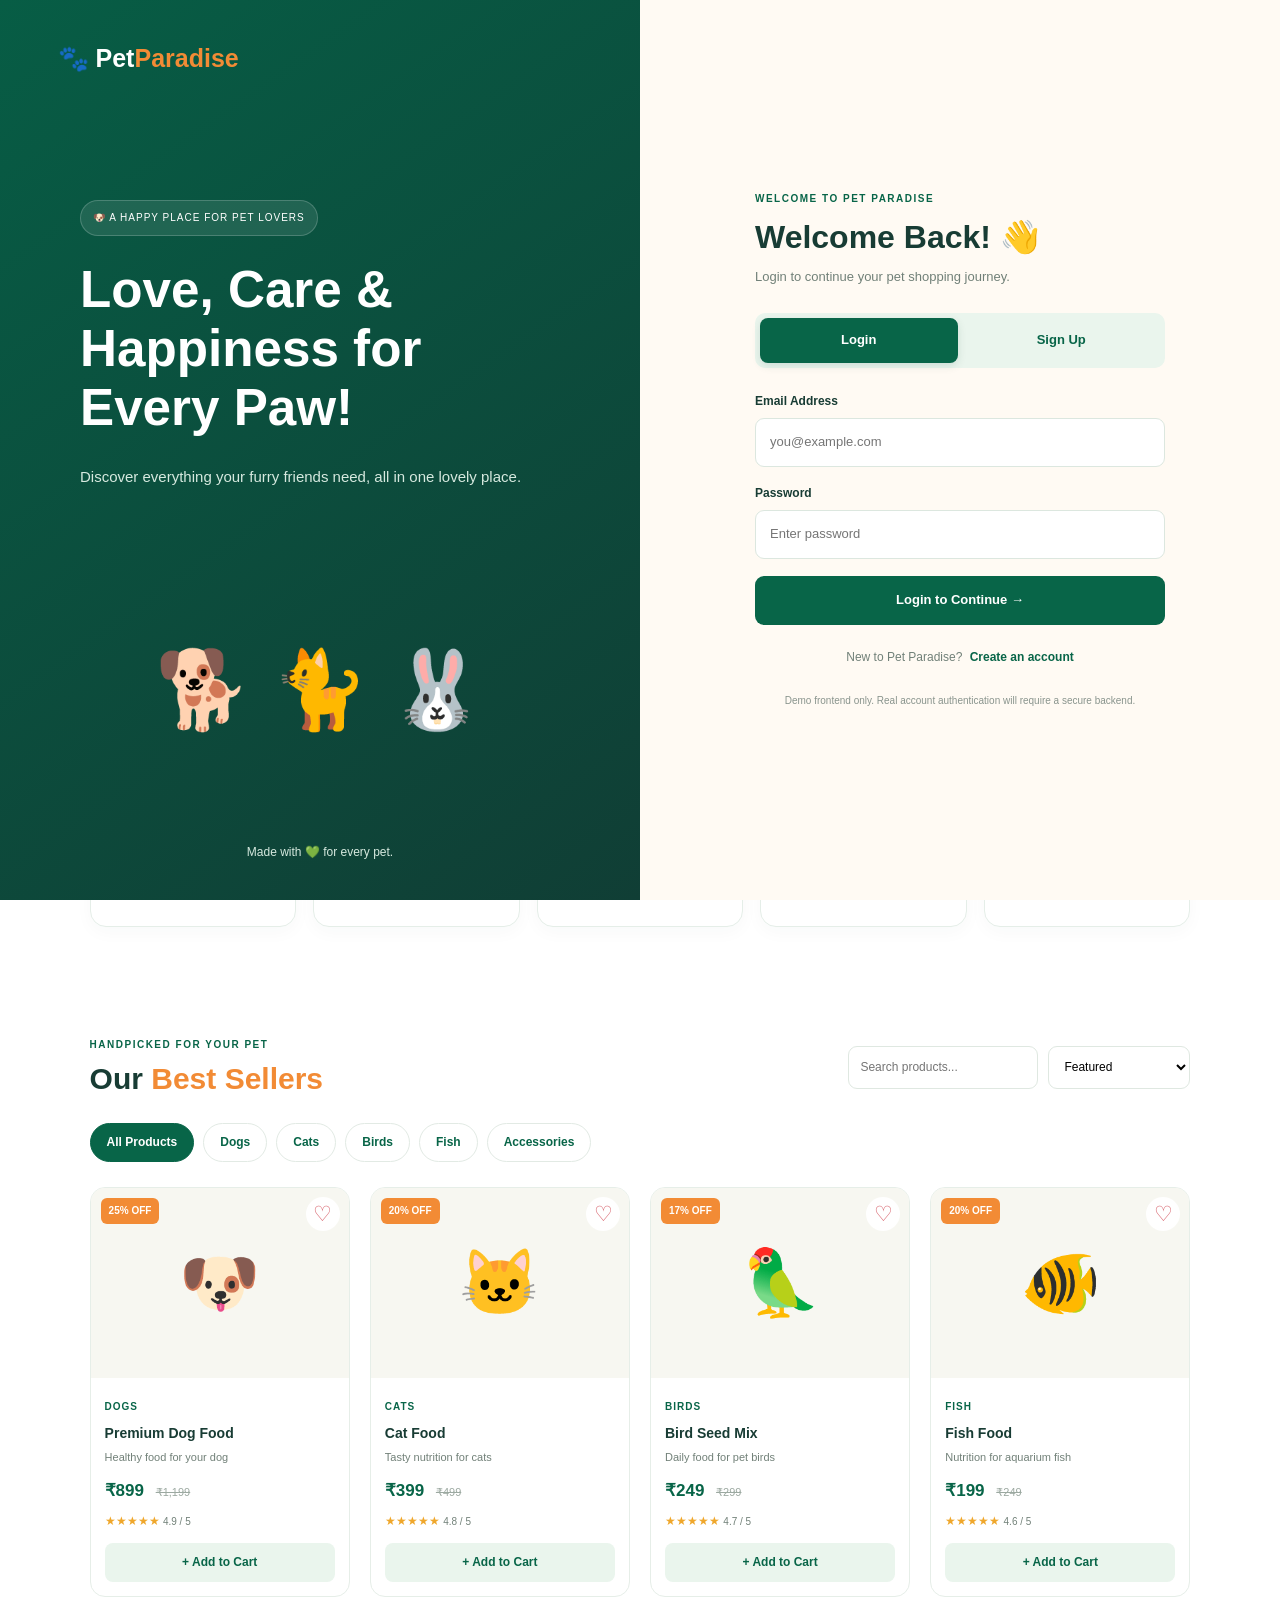
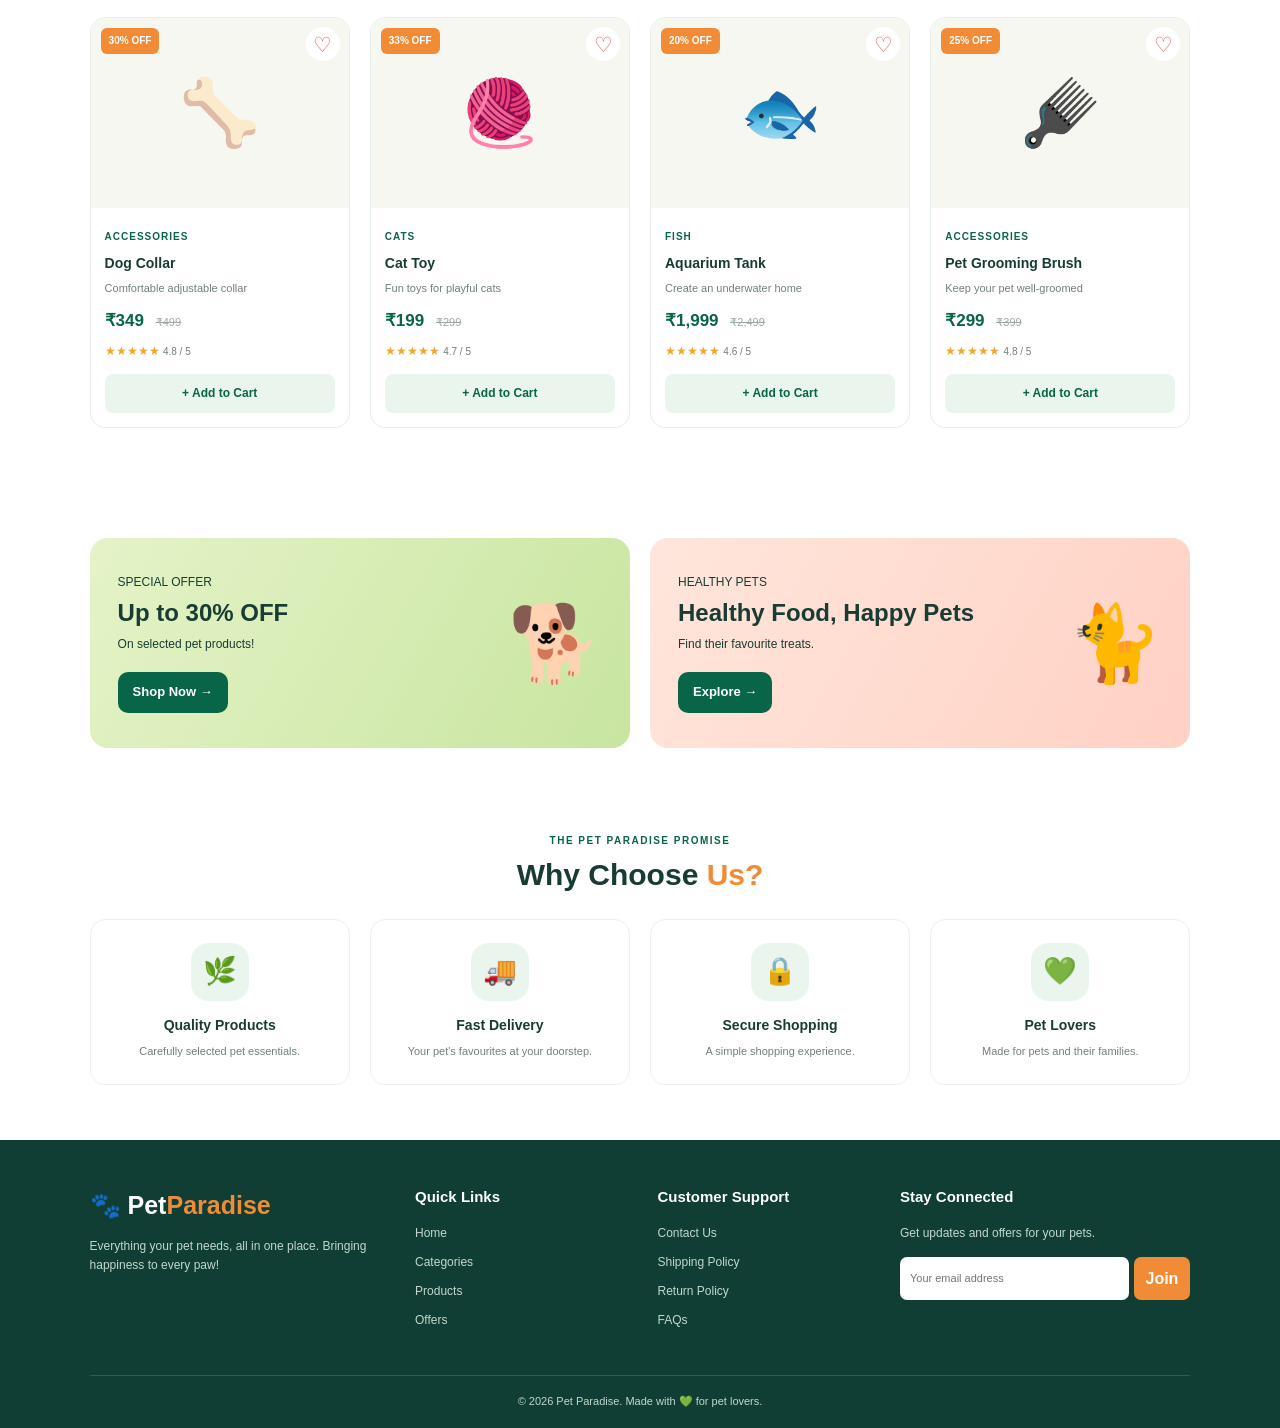
==== index.html @ 96a12bc8 "initial website" ====
<!DOCTYPE html>
<html lang="en">
<head>
    <meta charset="UTF-8">
    <meta name="viewport" content="width=device-width, initial-scale=1.0">

    <title>Pet Paradise | Pet Shop</title>

    <link rel="stylesheet" href="style.css">
    <script src="script.js" defer></script>
</head>

<body>

<!-- LOGIN / SIGNUP SCREEN -->
<section id="authScreen" class="auth-screen">

    <div class="auth-visual">
        <a href="#" class="auth-brand">🐾 Pet<span>Paradise</span></a>

        <div class="auth-welcome">
            <span class="auth-pill">🐶 A HAPPY PLACE FOR PET LOVERS</span>
            <h1>Love, Care & Happiness for Every Paw!</h1>
            <p>
                Discover everything your furry friends need,
                all in one lovely place.
            </p>
        </div>

        <div class="auth-pet">🐕 🐈 🐰</div>
        <p class="auth-visual-footer">Made with 💚 for every pet.</p>
    </div>

    <div class="auth-form-side">
        <div class="auth-form-box">

            <div class="auth-mobile-brand">
                🐾 Pet<span>Paradise</span>
            </div>

            <p class="auth-eyebrow">WELCOME TO PET PARADISE</p>
            <h2 id="authTitle">Welcome Back! 👋</h2>
            <p id="authSubtitle" class="auth-subtitle">
                Login to continue your pet shopping journey.
            </p>

            <div class="auth-tabs">
                <button type="button" id="loginTab"
                    class="auth-tab active">Login</button>
                <button type="button" id="signupTab"
                    class="auth-tab">Sign Up</button>
            </div>

            <form id="authForm">

                <div id="nameField" class="auth-field" hidden>
                    <label for="authName">Full Name</label>
                    <input id="authName" type="text"
                        placeholder="Enter your full name"
                        autocomplete="name">
                </div>

                <div class="auth-field">
                    <label for="authEmail">Email Address</label>
                    <input id="authEmail" type="email"
                        placeholder="you@example.com"
                        autocomplete="email" required>
                </div>

                <div class="auth-field">
                    <label for="authPassword">Password</label>
                    <input id="authPassword" type="password"
                        placeholder="Enter password"
                        minlength="6" autocomplete="current-password"
                        required>
                </div>

                <div id="confirmField" class="auth-field" hidden>
                    <label for="authConfirm">Confirm Password</label>
                    <input id="authConfirm" type="password"
                        placeholder="Enter password again"
                        minlength="6" autocomplete="new-password">
                </div>

                <p id="authError" class="auth-error"
                    role="alert" aria-live="polite"></p>

                <button type="submit" id="authSubmit" class="auth-submit">
                    Login to Continue →
                </button>

            </form>

            <p class="auth-switch-text">
                <span id="authSwitchPrompt">New to Pet Paradise?</span>
                <button type="button" id="authSwitchButton">
                    Create an account
                </button>
            </p>

            <p class="auth-demo-note">
                Demo frontend only. Real account authentication
                will require a secure backend.
            </p>

        </div>
    </div>

</section>
<!-- END LOGIN / SIGNUP SCREEN -->

    <!-- TOP BAR -->
    <div class="topbar">
        🐾 Welcome to Pet Paradise!
        <span>Free Shipping on Orders Above ₹499 🚚</span>
    </div>

    <!-- NAVBAR -->
    <header>
        <a href="#home" class="logo">🐾 Pet<span>Paradise</span></a>

        <button class="menu-btn" id="menuBtn" aria-label="Toggle menu">
            ☰
        </button>

        <nav id="navbar">
            
            <a href="#home">Home</a>
           
            <a href="#products">Products</a>
            
            <a href="#contact">Contact</a>
        </nav>

        <div class="header-actions">
            <button id="wishlistBtn" title="Wishlist">
                ♡ <span id="wishCount">0</span>
            </button>

            <button id="cartBtn" title="Shopping Cart">
                🛒 <span id="cartCount">0</span>
            </button>
        </div>
    </header>

    <!-- HERO SECTION -->
    <section class="hero" id="home">

        <div class="hero-content">
            <span class="tagline">🐾 YOUR PET'S HAPPY PLACE</span>

            <h1>
                Give Your Pets the
                <span>Love They Deserve!</span>
            </h1>

            <p>
                Discover premium pet food, toys and accessories
                for your lovely furry friends.
            </p>

            <div class="hero-buttons">
                <a href="#products" class="btn">Shop Now →</a>
                <a href="#categories" class="btn btn-outline">
                    Explore Products
                </a>
            </div>

            <div class="happy-customers">
                🐶 🐱 🐰
                <span>Made with love for every pet!</span>
            </div>
        </div>

        <div class="hero-image">
           
<img
  class="hero-image"
  src="https://images.unsplash.com/photo-1551717743-49959800b1f6?auto=format&fit=crop&w=1000&q=85"
  alt="Happy dog enjoying a playful moment"
>

           

    </section>

    <!-- CATEGORIES -->
    <section class="section" id="categories">

        <div class="section-heading">
            <div>
                <p class="small-title">FIND THEIR FAVOURITES</p>
                <h2>Shop by <span>Category</span></h2>
            </div>
        </div>

        <div class="category-grid">

            <button class="category-card" data-category="Dogs">
                <div class="category-icon">🐶</div>
                <h3>Dogs</h3>
                <p>Food & Accessories</p>
            </button>

            <button class="category-card" data-category="Cats">
                <div class="category-icon">🐱</div>
                <h3>Cats</h3>
                <p>Toys & Cat Food</p>
            </button>

            <button class="category-card" data-category="Birds">
                <div class="category-icon">🦜</div>
                <h3>Birds</h3>
                <p>Food & Cages</p>
            </button>

            <button class="category-card" data-category="Fish">
                <div class="category-icon">🐠</div>
                <h3>Fish</h3>
                <p>Aquariums & Food</p>
            </button>

            <button class="category-card" data-category="Accessories">
                <div class="category-icon">🦴</div>
                <h3>Accessories</h3>
                <p>Toys & Collars</p>
            </button>

        </div>

    </section>

    <!-- PRODUCTS -->
    <section class="section products-section" id="products">

        <div class="section-heading">
            <div>
                <p class="small-title">HANDPICKED FOR YOUR PET</p>
                <h2>Our <span>Best Sellers</span></h2>
            </div>

            <div class="search-sort">
                <input
                    type="search"
                    id="searchInput"
                    placeholder="Search products..."
                    aria-label="Search products"
                >

                <select id="sortSelect" aria-label="Sort products">
                    <option value="featured">Featured</option>
                    <option value="low">Price: Low to High</option>
                    <option value="high">Price: High to Low</option>
                </select>
            </div>
        </div>

        <div class="filter-buttons">
            <button class="filter-btn active" data-category="All">
                All Products
            </button>
            <button class="filter-btn" data-category="Dogs">Dogs</button>
            <button class="filter-btn" data-category="Cats">Cats</button>
            <button class="filter-btn" data-category="Birds">Birds</button>
            <button class="filter-btn" data-category="Fish">Fish</button>
            <button class="filter-btn" data-category="Accessories">
                Accessories
            </button>
        </div>

        <div class="product-grid" id="productGrid"></div>

        <div id="emptyMessage" class="empty-message" hidden>
            <h3>🐾 No products found!</h3>
            <p>Try another product name or category.</p>
            <button class="btn" id="resetBtn">Show All Products</button>
        </div>

    </section>

    <!-- OFFERS -->
    <section class="section" id="offers">

        <div class="offer-grid">

            <div class="offer-card offer-green">
                <div>
                    <p>SPECIAL OFFER</p>
                    <h2>Up to 30% OFF</h2>
                    <p>On selected pet products!</p>
                    <a href="#products" class="btn">Shop Now →</a>
                </div>
                <span class="offer-emoji">🐕</span>
            </div>

            <div class="offer-card offer-peach">
                <div>
                    <p>HEALTHY PETS</p>
                    <h2>Healthy Food, Happy Pets</h2>
                    <p>Find their favourite treats.</p>
                    <a href="#products" class="btn">Explore →</a>
                </div>
                <span class="offer-emoji">🐈</span>
            </div>

        </div>

    </section>

    <!-- WHY CHOOSE US -->
    <section class="section why-us">

        <div class="section-heading center">
            <div>
                <p class="small-title">THE PET PARADISE PROMISE</p>
                <h2>Why Choose <span>Us?</span></h2>
            </div>
        </div>

        <div class="benefit-grid">
            <div class="benefit-card">
                <span>🌿</span>
                <h3>Quality Products</h3>
                <p>Carefully selected pet essentials.</p>
            </div>

            <div class="benefit-card">
                <span>🚚</span>
                <h3>Fast Delivery</h3>
                <p>Your pet's favourites at your doorstep.</p>
            </div>

            <div class="benefit-card">
                <span>🔒</span>
                <h3>Secure Shopping</h3>
                <p>A simple shopping experience.</p>
            </div>

            <div class="benefit-card">
                <span>💚</span>
                <h3>Pet Lovers</h3>
                <p>Made for pets and their families.</p>
            </div>
        </div>

    </section>

    <!-- FOOTER -->
    <footer id="contact">

        <div class="footer-grid">

            <div>
                <a href="#home" class="logo footer-logo">
                    🐾 Pet<span>Paradise</span>
                </a>
                <p>
                    Everything your pet needs, all in one place.
                    Bringing happiness to every paw!
                </p>
            </div>

            <div>
                <h3>Quick Links</h3>
                <a href="#home">Home</a>
                <a href="#categories">Categories</a>
                <a href="#products">Products</a>
                <a href="#offers">Offers</a>
            </div>

            <div>
                <h3>Customer Support</h3>
                <a href="#contact">Contact Us</a>
                <a href="#contact">Shipping Policy</a>
                <a href="#contact">Return Policy</a>
                <a href="#contact">FAQs</a>
            </div>

            <div>
                <h3>Stay Connected</h3>
                <p>Get updates and offers for your pets.</p>

                <form id="newsletterForm">
                    <input
                        type="email"
                        id="emailInput"
                        placeholder="Your email address"
                        required
                    >
                    <button type="submit">Join</button>
                </form>

                <p id="newsletterMessage"></p>
            </div>

        </div>

        <div class="copyright">
            © <span id="year"></span> Pet Paradise.
            Made with 💚 for pet lovers.
        </div>

    </footer>

    <!-- CART MODAL -->
    <div class="modal" id="cartModal" aria-hidden="true">
        <div class="modal-content">

            <button class="close-btn" id="closeCart">×</button>

            <h2>🛒 Your Shopping Cart</h2>

            <div id="cartItems"></div>

            <div class="cart-total">
                Total: <strong id="cartTotal">₹0</strong>
            </div>

            <button class="btn checkout-btn" id="checkoutBtn">
                Proceed to Checkout
            </button>

            <p class="demo-note">
                Demo website: real orders and payments are not connected.
            </p>

        </div>
    </div>
    
<!-- PRODUCT DETAILS MODAL -->
<div id="productDetailsModal" class="modal" aria-hidden="true">
    <div class="modal-content product-details-box">

        <button type="button" class="close-btn"
            id="closeProductDetails" aria-label="Close">×</button>

        <div class="details-layout">

            <div class="details-image">
                <img id="detailsImage" src="" alt="Product image">
            </div>

            <div class="details-info">
                <p id="detailsCategory" class="product-category"></p>
                <h2 id="detailsName">Product Name</h2>

                <div class="rating">
                    ★★★★★ <span id="detailsRating"></span>
                </div>

                <p id="detailsDescription" class="details-description"></p>

                <div class="details-price">
                    <strong id="detailsPrice"></strong>
                    <span id="detailsOldPrice" class="old-price"></span>
                </div>

                <p class="details-stock">✓ Available in demo store</p>

                <div class="details-quantity">
                    <span>Quantity:</span>
                    <button type="button" id="detailsMinus">−</button>
                    <span id="detailsQuantity">1</span>
                    <button type="button" id="detailsPlus">+</button>
                </div>

                <button type="button" id="detailsAddCart"
                    class="btn details-add-btn">
                    Add to Cart 🛒
                </button>
            </div>

        </div> 
    </div>
</div>
<!-- END PRODUCT DETAILS MODAL -->


    <!-- NOTIFICATION -->
    <div id="toast" class="toast" role="status"></div>

<!-- CUSTOMER PROFILE MODAL -->
<div id="profileModal" class="modal" aria-hidden="true">
    <div class="modal-content profile-box">
        <button type="button" class="close-btn" id="closeProfile">×</button>

        <div class="profile-heading">
            <div class="profile-avatar">🐾</div>
            <h2>My Profile</h2>
            <p>Manage your Pet Paradise account</p>
        </div>

        <form id="profileForm">
            <label for="profileName">Full Name</label>
            <input id="profileName" type="text"
                   placeholder="Enter your full name" required minlength="2">

            <label for="profileEmail">Email Address</label>
            <input id="profileEmail" type="email"
                   placeholder="Enter your email" required>

            <label for="profilePhone">Mobile Number</label>
            <input id="profilePhone" type="tel"
                   placeholder="10-digit mobile number"
                   pattern="[0-9]{10}" maxlength="10">

            <button type="submit" class="btn profile-save">
                Save Profile
            </button>
        </form>

        <p id="profileMessage" role="status"></p>
        <p class="demo-note">
            Demo profile: details are saved only in this browser.
        </p>
    </div>
</div>

<!-- MY ORDERS MODAL -->
<div class="modal" id="ordersModal" aria-hidden="true">
    <div class="modal-content orders-box">
        <button type="button" class="close-btn" id="closeOrders">×</button>

        <div class="orders-heading">
            <span>🐾</span>
            <h2>My Orders</h2>
            <p>Your Pet Paradise shopping history</p>
        </div>

        <div id="ordersList">
            <p class="orders-empty">Loading your orders...</p>
        </div>

        <p class="demo-note">
            Demo order history only. No real orders or payments are processed.
        </p>
    </div>
</div>
<!-- Checkout Modal -->
<div class="modal" id="checkoutModal">
  <div class="modal-content checkout-box">
    <button type="button" class="close-modal" id="closeCheckout">×</button>

    <h2>🐾 Complete Your Order</h2>
    <p class="checkout-subtitle">Almost there! Enter your delivery details.</p>

    <form id="checkoutForm">
      <label for="checkoutName">Full Name</label>
      <input
        type="text"
        id="checkoutName"
        placeholder="Enter your full name"
        required
      />

      <label for="checkoutPhone">Mobile Number</label>
      <input
        type="tel"
        id="checkoutPhone"
        placeholder="10-digit mobile number"
        pattern="[6-9][0-9]{9}"
        maxlength="10"
        required
      />

      <label for="checkoutAddress">Delivery Address</label>
      <textarea
        id="checkoutAddress"
        placeholder="House number, street, area, city, state and PIN code"
        rows="3"
        required
      ></textarea>

      <label for="checkoutPayment">Payment Method</label>
      <select id="checkoutPayment" required>
        <option value="Cash on Delivery (Demo)">Cash on Delivery (Demo)</option>
        <option value="Online Payment (Demo)">Online Payment (Demo)</option>
      </select>

      <div class="checkout-summary">
        <h3>Order Summary</h3>
        <div id="checkoutItems"></div>
        <div class="checkout-total">
          <span>Total Amount</span>
          <strong id="checkoutTotal">₹0</strong>
        </div>
      </div>

      <button type="submit" class="checkout-submit-btn">
        Place Demo Order
      </button>

      <p class="checkout-note">
        Demo only — no real payment will be collected.
      </p>
    </form>
  </div>
</div>
<!-- Order Success Modal -->
<div id="orderSuccessModal" class="success-overlay">
  <div class="success-card">
    <div class="success-icon">✓</div>

    <h2>Order Placed Successfully!</h2>
    <p class="success-message">
      Thank you for shopping with Pet Paradise.
    </p>

    <div class="success-order-id">
      <span>Demo Order ID</span>
      <strong id="successOrderId">PP00000000</strong>
    </div>

    <div class="success-details">
      <div>
        <span>Customer</span>
        <strong id="successCustomerName">Customer Name</strong>
      </div>

      <div>
        <span>Total Amount</span>
        <strong id="successOrderTotal">₹0</strong>
      </div>

      <div>
        <span>Payment Method</span>
        <strong id="successPaymentMethod">Demo</strong>
      </div>

      <div>
        <span>Order Status</span>
        <strong class="success-status">Demo Order Placed</strong>
      </div>
    </div>

    <div class="success-address">
      <strong>Delivery Address</strong>
      <p id="successDeliveryAddress"></p>
    </div>

    <p class="success-demo-note">
      This is a demo order. No payment or delivery has been processed.
    </p>

    <div class="success-actions">
      <button type="button" id="successContinueShopping">
        Continue Shopping
      </button>

      <button type="button" id="successViewOrders" class="secondary-success-btn">
        View My Orders
      </button>
    </div>
  </div>
</div>

<!-- ORDER DETAILS MODAL -->
<div id="orderDetailsModal" class="order-details-overlay" aria-hidden="true">
  <div class="order-details-panel">
    <div class="order-details-header">
      <h2>📦 Order Details</h2>
      <button type="button" id="closeOrderDetails" aria-label="Close">
        &times;
      </button>
    </div>

    <div id="orderDetailsContent"></div>

    <button type="button" id="backToMyOrders" class="order-details-back">
      ← Back to My Orders
    </button>
  </div>
</div>

<!-- ADMIN ORDER MANAGEMENT -->

</body>
</html>
---- style.css ----
/* =========================
   1. BASIC SETTINGS
========================= */

* {
    margin: 0;
    padding: 0;
    box-sizing: border-box;
}

:root {
    --green: #086548;
    --dark-green: #064a3b;
    --orange: #f28b35;
    --light-green: #eaf5ed;
    --cream: #fff8ef;
    --text: #183c34;
    --gray: #718078;
    --white: #ffffff;
}

html {
    scroll-behavior: smooth;
    scroll-padding-top: 90px;
}

body {
    font-family: Arial, Helvetica, sans-serif;
    color: var(--text);
    background: var(--white);
    line-height: 1.6;
}

button,
input,
select {
    font: inherit;
}

button,
a {
    -webkit-tap-highlight-color: transparent;
}

button {
    cursor: pointer;
}

a {
    text-decoration: none;
    color: inherit;
}

img {
    max-width: 100%;
}

/* =========================
   2. TOP BAR
========================= */

.topbar {
    background: var(--green);
    color: white;
    text-align: center;
    padding: 8px 15px;
    font-size: 12px;
    font-weight: bold;
}

.topbar span {
    margin-left: 20px;
}

/* =========================
   3. NAVBAR
========================= */

header {
    min-height: 78px;
    padding: 15px 6%;
    display: flex;
    align-items: center;
    justify-content: space-between;
    gap: 20px;
    background: white;
    border-bottom: 1px solid #e8eee9;
    position: sticky;
    top: 0;
    z-index: 100;
}

.logo {
    font-size: 25px;
    font-weight: 900;
    color: var(--green);
    white-space: nowrap;
}

.logo span {
    color: var(--orange);
}

nav {
    display: flex;
    gap: 23px;
    align-items: center;
}

nav a {
    font-size: 13px;
    font-weight: bold;
    transition: 0.3s;
}

nav a:hover {
    color: var(--orange);
}

.header-actions {
    display: flex;
    gap: 12px;
}

.header-actions button {
    border: 0;
    background: var(--light-green);
    color: var(--green);
    padding: 9px 12px;
    border-radius: 10px;
    font-weight: bold;
}

.header-actions button:hover {
    background: var(--green);
    color: white;
}

.menu-btn {
    display: none;
    background: transparent;
    border: 0;
    font-size: 25px;
    color: var(--green);
}

/* =========================
   4. HERO SECTION
========================= */

.hero {
    padding: 60px 7%;
    min-height: 480px;
    display: grid;
    grid-template-columns: 1fr 1fr;
    align-items: center;
    gap: 45px;
    background: linear-gradient(
        110deg,
        #fff7e9,
        #fffaf4,
        #f5eee3
    );
}

.tagline {
    display: inline-block;
    color: var(--green);
    background: #e7f2e5;
    padding: 8px 13px;
    border-radius: 30px;
    font-size: 11px;
    font-weight: bold;
    letter-spacing: 1px;
}

.hero h1 {
    font-size: clamp(34px, 4vw, 55px);
    line-height: 1.2;
    margin: 20px 0;
    color: var(--dark-green);
    letter-spacing: -1.5px;
}

.hero h1 span {
    display: block;
    color: var(--orange);
}

.hero-content > p {
    max-width: 470px;
    color: var(--gray);
    margin-bottom: 25px;
    font-size: 15px;
}

.hero-buttons {
    display: flex;
    gap: 12px;
    flex-wrap: wrap;
}

.btn {
    display: inline-block;
    padding: 12px 22px;
    border: 0;
    border-radius: 10px;
    background: var(--green);
    color: white;
    font-size: 13px;
    font-weight: bold;
    transition: 0.3s;
    text-align: center;
}

.btn:hover {
    background: var(--dark-green);
    transform: translateY(-3px);
    box-shadow: 0 8px 18px #064a3b25;
}

.btn-outline {
    background: white;
    border: 1px solid #b9d2c2;
    color: var(--green);
}

.btn-outline:hover {
    background: var(--light-green);
    color: var(--green);
}

.happy-customers {
    margin-top: 25px;
    color: var(--gray);
    font-size: 13px;
}

.happy-customers span {
    margin-left: 10px;
}

.hero-image {
    position: relative;
    text-align: center;
}

.hero-image img {
    width: 100%;
    height: 340px;
    object-fit: cover;
    border-radius: 45% 45% 20px 20px;
    box-shadow: 0 15px 35px #064a3b18;
}

.image-badge {
    position: absolute;
    bottom: 20px;
    left: -15px;
    padding: 12px 17px;
    background: white;
    border-radius: 12px;
    box-shadow: 0 8px 25px #00000015;
    font-size: 12px;
    font-weight: bold;
    color: var(--green);
}

/* =========================
   5. COMMON SECTIONS
========================= */

.section {
    padding: 55px 7%;
}

.section-heading {
    display: flex;
    justify-content: space-between;
    align-items: center;
    gap: 20px;
    margin-bottom: 25px;
}

.small-title {
    color: var(--green);
    font-size: 10px;
    font-weight: bold;
    letter-spacing: 1.5px;
}

.section-heading h2 {
    font-size: 30px;
    line-height: 1.3;
    margin-top: 6px;
}

.section-heading h2 span {
    color: var(--orange);
}

.center {
    justify-content: center;
    text-align: center;
}

/* =========================
   6. CATEGORY CARDS
========================= */

.category-grid {
    display: grid;
    grid-template-columns: repeat(5, minmax(0, 1fr));
    gap: 17px;
}

.category-card {
    background: white;
    border: 1px solid #e5eee8;
    border-radius: 16px;
    padding: 23px 10px;
    text-align: center;
    color: var(--text);
    transition: 0.3s;
    box-shadow: 0 5px 18px #183c3408;
}

.category-card:hover,
.category-card.selected {
    transform: translateY(-5px);
    border-color: #8cc2a0;
    background: #f6fbf6;
    box-shadow: 0 10px 25px #183c3410;
}

.category-icon {
    width: 85px;
    height: 85px;
    border-radius: 50%;
    background: #f7e8d9;
    display: grid;
    place-items: center;
    font-size: 43px;
    margin: 0 auto 12px;
}

.category-card:nth-child(2) .category-icon {
    background: #ece4f7;
}

.category-card:nth-child(3) .category-icon {
    background: #e8f2d9;
}

.category-card:nth-child(4) .category-icon {
    background: #dff2f4;
}

.category-card:nth-child(5) .category-icon {
    background: #ffe6da;
}

.category-card h3 {
    font-size: 15px;
    margin-bottom: 4px;
}

.category-card p {
    font-size: 11px;
    color: var(--gray);
}

/* =========================
   7. SEARCH AND FILTERS
========================= */

.search-sort {
    display: flex;
    gap: 10px;
}

.search-sort input,
.search-sort select {
    padding: 11px;
    border: 1px solid #dfe8e1;
    border-radius: 9px;
    outline-color: var(--green);
    font-size: 12px;
    background: white;
    min-width: 0;
}

.search-sort input {
    width: 190px;
}

.filter-buttons {
    display: flex;
    flex-wrap: wrap;
    gap: 9px;
    margin-bottom: 25px;
}

.filter-btn {
    border: 1px solid #e2eae4;
    background: white;
    color: var(--green);
    border-radius: 25px;
    padding: 9px 16px;
    font-size: 12px;
    font-weight: bold;
    transition: 0.3s;
}

.filter-btn:hover,
.filter-btn.active {
    background: var(--green);
    border-color: var(--green);
    color: white;
}

/* =========================
   8. PRODUCT CARDS
========================= */

.product-grid {
    display: grid;
    grid-template-columns: repeat(4, minmax(0, 1fr));
    gap: 20px;
}

.product-card {
    position: relative;
    overflow: hidden;
    border: 1px solid #e6eee8;
    border-radius: 15px;
    background: white;
    transition: 0.3s;
}

.product-card:hover {
    transform: translateY(-5px);
    box-shadow: 0 12px 30px #183c3412;
}

.product-image {
    height: 190px;
    background: #f7f7f1;
    position: relative;
    overflow: hidden;
}

.product-image img {
    width: 100%;
    height: 100%;
    object-fit: cover;
    transition: 0.4s;
}

.product-card:hover .product-image img {
    transform: scale(1.06);
}

.product-badge {
    position: absolute;
    top: 10px;
    left: 10px;
    background: var(--orange);
    color: white;
    padding: 5px 8px;
    border-radius: 6px;
    font-size: 10px;
    font-weight: bold;
}

.wishlist-product {
    position: absolute;
    top: 9px;
    right: 9px;
    width: 34px;
    height: 34px;
    border: 0;
    border-radius: 50%;
    background: white;
    color: #d65d67;
    font-size: 21px;
}

.product-info {
    padding: 14px;
}

.product-category {
    color: var(--green);
    font-size: 10px;
    text-transform: uppercase;
    letter-spacing: 1px;
    font-weight: bold;
}

.product-info h3 {
    font-size: 14px;
    margin: 6px 0;
    line-height: 1.4;
}

.product-description {
    color: var(--gray);
    font-size: 11px;
    margin-bottom: 10px;
}

.product-price {
    font-size: 17px;
    color: var(--green);
    font-weight: bold;
}

.old-price {
    color: #9ca9a1;
    font-size: 11px;
    text-decoration: line-through;
    margin-left: 7px;
}

.rating {
    color: #efa72c;
    font-size: 12px;
    margin: 8px 0 12px;
}

.rating span {
    color: var(--gray);
    font-size: 10px;
}

.add-cart {
    width: 100%;
    background: var(--light-green);
    color: var(--green);
    border: 0;
    border-radius: 8px;
    padding: 10px;
    font-weight: bold;
    font-size: 12px;
    transition: 0.3s;
}

.add-cart:hover {
    background: var(--green);
    color: white;
}

.empty-message {
    text-align: center;
    padding: 35px 10px;
}

.empty-message p {
    color: var(--gray);
    margin: 10px 0 20px;
}

/* =========================
   9. OFFERS
========================= */

.offer-grid {
    display: grid;
    grid-template-columns: repeat(2, minmax(0, 1fr));
    gap: 20px;
}

.offer-card {
    min-height: 210px;
    padding: 28px;
    border-radius: 18px;
    display: flex;
    justify-content: space-between;
    align-items: center;
    overflow: hidden;
}

.offer-green {
    background: linear-gradient(120deg, #e5f3c8, #c8e5a0);
}

.offer-peach {
    background: linear-gradient(120deg, #ffe6dc, #ffd1c4);
}

.offer-card p {
    font-size: 12px;
    margin-bottom: 5px;
}

.offer-card h2 {
    font-size: 24px;
    line-height: 1.3;
    margin-bottom: 7px;
}

.offer-card .btn {
    margin-top: 13px;
    padding: 10px 15px;
}

.offer-emoji {
    font-size: 75px;
    margin-left: 10px;
}

/* =========================
   10. WHY CHOOSE US
========================= */

.why-us {
    padding-top: 30px;
}

.benefit-grid {
    display: grid;
    grid-template-columns: repeat(4, minmax(0, 1fr));
    gap: 20px;
    margin-top: 25px;
}

.benefit-card {
    text-align: center;
    padding: 23px 15px;
    border: 1px solid #edf1ed;
    border-radius: 15px;
    transition: 0.3s;
}

.benefit-card:hover {
    transform: translateY(-4px);
    background: #f8fcf8;
}

.benefit-card > span {
    display: grid;
    place-items: center;
    width: 58px;
    height: 58px;
    background: var(--light-green);
    border-radius: 18px;
    margin: 0 auto 13px;
    font-size: 27px;
}

.benefit-card h3 {
    font-size: 14px;
    margin-bottom: 7px;
}

.benefit-card p {
    font-size: 11px;
    color: var(--gray);
}

/* =========================
   11. FOOTER
========================= */

footer {
    background: #103e35;
    color: white;
    padding: 45px 7% 0;
}

.footer-grid {
    display: grid;
    grid-template-columns: 1.4fr 1fr 1fr 1.4fr;
    gap: 35px;
    padding-bottom: 35px;
}

.footer-logo {
    color: white;
}

.footer-grid h3 {
    font-size: 15px;
    margin-bottom: 15px;
}

.footer-grid p,
.footer-grid a:not(.logo) {
    color: #c2d8cb;
    font-size: 12px;
}

.footer-grid p {
    margin-top: 12px;
}

.footer-grid > div > a:not(.logo) {
    display: block;
    margin: 10px 0;
}

.footer-grid a:hover {
    color: var(--orange);
}

#newsletterForm {
    display: flex;
    margin-top: 14px;
    gap: 5px;
}

#newsletterForm input {
    width: 100%;
    min-width: 0;
    padding: 10px;
    border: 0;
    border-radius: 7px;
    outline: none;
    font-size: 11px;
}

#newsletterForm button {
    border: 0;
    background: var(--orange);
    color: white;
    padding: 9px 12px;
    border-radius: 7px;
    font-weight: bold;
}

#newsletterMessage {
    font-size: 11px;
    color: #c2e8ce;
}

.copyright {
    border-top: 1px solid #315b4e;
    padding: 17px 0;
    text-align: center;
    font-size: 11px;
    color: #c2d8cb;
}

/* =========================
   12. CART MODAL
========================= */

.modal {
    display: none;
    position: fixed;
    inset: 0;
    background: #0008;
    z-index: 200;
    padding: 20px;
    align-items: center;
    justify-content: center;
}

.modal.show {
    display: flex;
}

.modal-content {
    background: white;
    width: 100%;
    max-width: 500px;
    max-height: 85vh;
    overflow-y: auto;
    border-radius: 18px;
    padding: 25px;
    position: relative;
}

.modal-content h2 {
    font-size: 22px;
    padding-right: 25px;
    margin-bottom: 20px;
}

.close-btn {
    position: absolute;
    right: 17px;
    top: 14px;
    background: var(--light-green);
    color: var(--green);
    border: 0;
    border-radius: 50%;
    width: 34px;
    height: 34px;
    font-size: 24px;
}

.cart-item {
    display: grid;
    grid-template-columns: 1fr auto;
    gap: 12px;
    padding: 13px 0;
    border-bottom: 1px solid #e8eee9;
}

.cart-item h4 {
    font-size: 13px;
}

.cart-item p {
    font-size: 12px;
    color: var(--green);
    font-weight: bold;
}

.quantity-controls {
    display: flex;
    align-items: center;
    gap: 10px;
    margin-top: 8px;
}

.quantity-controls button {
    width: 27px;
    height: 27px;
    background: var(--light-green);
    color: var(--green);
    border: 0;
    border-radius: 6px;
}

.remove-btn {
    background: transparent;
    color: #c34e4e;
    border: 0;
    font-size: 12px;
}

.cart-total {
    text-align: right;
    padding: 20px 0;
    font-size: 17px;
}

.cart-total strong {
    color: var(--green);
}

.checkout-btn {
    width: 100%;
}

.demo-note {
    text-align: center;
    color: var(--gray);
    font-size: 10px;
    margin-top: 12px;
}

.empty-cart {
    text-align: center;
    color: var(--gray);
    padding: 20px 0;
}

/* =========================
   13. TOAST MESSAGE
========================= */

.toast {
    position: fixed;
    bottom: 20px;
    left: 50%;
    transform: translate(-50%, 20px);
    background: var(--dark-green);
    color: white;
    padding: 12px 20px;
    border-radius: 10px;
    font-size: 12px;
    font-weight: bold;
    opacity: 0;
    pointer-events: none;
    transition: 0.3s;
    z-index: 300;
    width: max-content;
    max-width: 90%;
}

.toast.show {
    opacity: 1;
    transform: translate(-50%, 0);
}

/* =========================
   14. TABLET RESPONSIVE
========================= */

@media (max-width: 1050px) {
    header {
        padding: 15px 4%;
        gap: 12px;
    }

    nav {
        gap: 12px;
    }

    .logo {
        font-size: 21px;
    }

    .hero {
        padding: 45px 5%;
        gap: 25px;
    }

    .section {
        padding: 45px 5%;
    }

    .product-grid {
        grid-template-columns: repeat(3, minmax(0, 1fr));
    }

    .category-grid {
        grid-template-columns: repeat(3, minmax(0, 1fr));
    }

    footer {
        padding-left: 5%;
        padding-right: 5%;
    }
}

/* =========================
   15. MOBILE RESPONSIVE
========================= */

@media (max-width: 700px) {
    .topbar {
        font-size: 10px;
    }

    .topbar span {
        display: block;
        margin: 3px 0 0;
    }

    header {
        min-height: 70px;
        padding: 12px 4%;
        gap: 9px;
    }

    .logo {
        font-size: 19px;
    }

    .menu-btn {
        display: block;
        order: 3;
    }

    nav {
        display: none;
        position: absolute;
        top: 100%;
        left: 0;
        right: 0;
        background: white;
        padding: 15px 5%;
        box-shadow: 0 10px 20px #00000010;
        flex-direction: column;
        align-items: flex-start;
        gap: 15px;
    }

    nav.open {
        display: flex;
    }

    nav a {
        width: 100%;
        padding: 5px 0;
    }

    .header-actions {
        gap: 5px;
        margin-left: auto;
    }

    .header-actions button {
        padding: 8px;
        font-size: 12px;
    }

    .hero {
        grid-template-columns: 1fr;
        text-align: center;
        padding: 40px 6% 25px;
        gap: 30px;
    }

    .hero h1 {
        font-size: 37px;
    }

    .hero-content > p {
        font-size: 13px;
        margin-left: auto;
        margin-right: auto;
    }

    .hero-buttons {
        justify-content: center;
    }

    .happy-customers {
        font-size: 11px;
    }

    .hero-image img {
        height: 260px;
        max-width: 400px;
    }

    .image-badge {
        left: 0;
        bottom: 10px;
        font-size: 10px;
    }

    .section {
        padding: 35px 5%;
    }

    .section-heading {
        align-items: flex-start;
        flex-direction: column;
        gap: 14px;
    }

    .section-heading h2 {
        font-size: 25px;
    }

    .category-grid {
        grid-template-columns: repeat(2, minmax(0, 1fr));
        gap: 12px;
    }

    .category-icon {
        width: 65px;
        height: 65px;
        font-size: 34px;
    }

    .search-sort {
        width: 100%;
    }

    .search-sort input {
        flex: 1;
        width: 50%;
    }

    .search-sort select {
        width: 45%;
    }

    .filter-buttons {
        gap: 7px;
    }

    .filter-btn {
        padding: 8px 11px;
        font-size: 10px;
    }

    .product-grid {
        grid-template-columns: repeat(2, minmax(0, 1fr));
        gap: 11px;
    }

    .product-image {
        height: 145px;
    }

    .product-info {
        padding: 10px;
    }

    .product-info h3 {
        font-size: 12px;
    }

    .product-price {
        font-size: 14px;
    }

    .old-price {
        margin-left: 3px;
        font-size: 10px;
    }

    .offer-grid {
        grid-template-columns: 1fr;
        gap: 13px;
    }

    .offer-card {
        min-height: 175px;
        padding: 20px;
    }

    .offer-card h2 {
        font-size: 21px;
    }

    .offer-emoji {
        font-size: 55px;
    }

    .benefit-grid {
        grid-template-columns: repeat(2, minmax(0, 1fr));
        gap: 10px;
    }

    .benefit-card {
        padding: 17px 10px;
    }

    .footer-grid {
        grid-template-columns: repeat(2, minmax(0, 1fr));
        gap: 28px 18px;
    }

    .footer-grid > div:first-child,
    .footer-grid > div:last-child {
        grid-column: 1 / -1;
    }

    footer {
        padding: 35px 5% 0;
    }
}

/* =========================
   16. SMALL PHONES
========================= */

@media (max-width: 380px) {
    .logo {
        font-size: 16px;
    }

    .header-actions {
        gap: 2px;
    }

    .header-actions button {
        padding: 6px;
    }

    .hero h1 {
        font-size: 31px;
    }

    .product-image {
        height: 120px;
    }

    .product-info h3 {
        font-size: 11px;
    }

    .offer-card h2 {
        font-size: 18px;
    }
}

/* =================================
   PET PARADISE LOGIN / SIGNUP
================================= */

.auth-screen {
    position: fixed;
    inset: 0;
    z-index: 10000;
    display: grid;
    grid-template-columns: 1fr 1fr;
    min-height: 100vh;
    overflow-y: auto;
    background: #fffaf3;
    color: #183c34;
}

.auth-screen[hidden] {
    display: none !important;
}

.auth-visual {
    background: linear-gradient(145deg, #075d45, #103e35);
    color: white;
    padding: 38px 9%;
    display: flex;
    flex-direction: column;
    justify-content: space-between;
    min-height: 100vh;
}

.auth-brand,
.auth-mobile-brand {
    font-size: 25px;
    font-weight: 900;
    color: inherit;
}

.auth-brand span,
.auth-mobile-brand span {
    color: #f28b35;
}

.auth-welcome {
    max-width: 480px;
    margin: 45px auto;
}

.auth-pill {
    display: inline-block;
    padding: 9px 12px;
    background: #ffffff18;
    border: 1px solid #ffffff30;
    border-radius: 25px;
    font-size: 10px;
    letter-spacing: 1px;
}

.auth-welcome h1 {
    font-size: clamp(35px, 4vw, 55px);
    line-height: 1.15;
    margin: 25px 0;
}

.auth-welcome p {
    color: #d6e9df;
    font-size: 15px;
    line-height: 1.8;
}

.auth-pet {
    text-align: center;
    font-size: clamp(45px, 6vw, 80px);
    padding: 15px 0;
}

.auth-visual-footer {
    text-align: center;
    color: #d6e9df;
    font-size: 12px;
}

.auth-form-side {
    display: flex;
    justify-content: center;
    align-items: center;
    padding: 35px 7%;
    min-height: 100vh;
}

.auth-form-box {
    width: 100%;
    max-width: 410px;
}

.auth-mobile-brand {
    display: none;
    color: #086548;
    margin-bottom: 30px;
}

.auth-eyebrow {
    color: #086548;
    font-size: 10px;
    font-weight: 800;
    letter-spacing: 1.5px;
    margin-bottom: 10px;
}

.auth-form-box h2 {
    font-size: 32px;
    line-height: 1.3;
    margin-bottom: 8px;
    color: #183c34;
}

.auth-subtitle {
    color: #718078;
    font-size: 13px;
    line-height: 1.7;
    margin-bottom: 25px;
}

.auth-tabs {
    display: grid;
    grid-template-columns: 1fr 1fr;
    padding: 5px;
    gap: 5px;
    background: #eaf5ed;
    border-radius: 10px;
    margin-bottom: 24px;
}

.auth-tab {
    padding: 12px;
    border: 0;
    background: transparent;
    border-radius: 8px;
    color: #086548;
    font-size: 13px;
    font-weight: bold;
    cursor: pointer;
}

.auth-tab.active {
    background: #086548;
    color: white;
    box-shadow: 0 3px 8px #064a3b20;
}

.auth-field {
    margin-bottom: 17px;
}

.auth-field[hidden] {
    display: none !important;
}

.auth-field label {
    display: block;
    font-size: 12px;
    font-weight: bold;
    margin-bottom: 7px;
}

.auth-field input {
    width: 100%;
    padding: 13px 14px;
    background: white;
    border: 1px solid #dce7df;
    border-radius: 9px;
    outline: none;
    color: #183c34;
    font-size: 13px;
    transition: border-color 0.2s, box-shadow 0.2s;
}

.auth-field input:focus {
    border-color: #086548;
    box-shadow: 0 0 0 3px #08654815;
}

.auth-error {
    color: #c0392b;
    font-size: 12px;
    margin: 0 0 12px;
}

.auth-submit {
    width: 100%;
    border: 0;
    border-radius: 9px;
    padding: 14px;
    background: #086548;
    color: white;
    font-weight: bold;
    font-size: 13px;
    cursor: pointer;
    transition: 0.2s;
}

.auth-submit:hover {
    background: #064a3b;
    transform: translateY(-1px);
}

.auth-switch-text {
    text-align: center;
    font-size: 12px;
    color: #718078;
    margin-top: 23px;
}

#authSwitchButton {
    border: 0;
    background: transparent;
    color: #086548;
    font-weight: bold;
    cursor: pointer;
    margin-left: 4px;
}

.auth-demo-note {
    font-size: 10px;
    color: #89948d;
    text-align: center;
    margin-top: 25px;
    line-height: 1.7;
}

/* Logout button in existing navbar */

.logout-btn {
    background: #eaf5ed;
    color: #086548;
    border: 1px solid #d5e7da;
    padding: 9px 12px;
    border-radius: 9px;
    font-size: 12px;
    font-weight: bold;
    cursor: pointer;
}

.logout-btn:hover {
    background: #086548;
    color: white;
}

/* Responsive login screen */

@media (max-width: 800px) {
    .auth-screen {
        grid-template-columns: 1fr;
    }

    .auth-visual {
        display: none;
    }

    .auth-form-side {
        min-height: 100vh;
        padding: 35px 7%;
    }

    .auth-mobile-brand {
        display: block;
    }

    .auth-form-box h2 {
        font-size: 28px;
    }
}

@media (max-width: 380px) {
    .auth-form-side {
        padding: 25px 5%;
    }

    .auth-form-box h2 {
        font-size: 25px;
    }
}

/* PRODUCT DETAILS */

.product-details-box {
    max-width: 850px;
}

.details-layout {
    display: grid;
    grid-template-columns: 1fr 1fr;
    gap: 25px;
    align-items: center;
}

.details-image img {
    width: 100%;
    height: 320px;
    object-fit: cover;
    border-radius: 14px;
    background: #f7f7f1;
}

.details-info h2 {
    margin: 8px 0;
    color: #183c34;
    font-size: 25px;
}

.details-description {
    color: #718078;
    font-size: 13px;
    margin: 15px 0;
    line-height: 1.8;
}

.details-price {
    margin: 15px 0;
}

.details-price strong {
    color: #086548;
    font-size: 25px;
}

.details-stock {
    color: #086548;
    font-size: 12px;
    margin: 12px 0;
}

.details-quantity {
    display: flex;
    align-items: center;
    gap: 15px;
    margin: 20px 0;
    font-size: 13px;
}

.details-quantity button {
    border: 0;
    background: #eaf5ed;
    color: #086548;
    border-radius: 7px;
    width: 32px;
    height: 32px;
    font-size: 20px;
}

.details-add-btn {
    width: 100%;
}

@media (max-width: 600px) {
    .details-layout {
        grid-template-columns: 1fr;
        gap: 15px;
    }

    .details-image img {
        height: 220px;
    }

    .details-info h2 {
        font-size: 21px;
    }

    .product-details-box {
        padding: 20px;
    }
}

/* CUSTOMER PROFILE */
.profile-box {
    max-width: 460px;
    width: calc(100% - 32px);
    margin: 30px auto;
    padding: 28px;
    border-radius: 18px;
    box-sizing: border-box;
}

.profile-heading {
    text-align: center;
    margin-bottom: 24px;
}

.profile-avatar {
    width: 72px;
    height: 72px;
    margin: 0 auto 12px;
    display: grid;
    place-items: center;
    background: #e8f5ec;
    border-radius: 50%;
    font-size: 35px;
}

.profile-heading h2 {
    margin: 8px 0;
    color: #086548;
}

.profile-heading p {
    color: #777;
    font-size: 14px;
}

#profileForm {
    display: flex;
    flex-direction: column;
    gap: 10px;
}

#profileForm label {
    font-weight: 600;
    font-size: 14px;
}

#profileForm input {
    width: 100%;
    padding: 12px;
    border: 1px solid #ddd;
    border-radius: 8px;
    box-sizing: border-box;
    font: inherit;
}

#profileForm input:focus {
    outline: 2px solid #a7d8bd;
    border-color: #086548;
}

.profile-save {
    width: 100%;
    margin-top: 10px;
}

#profileMessage {
    text-align: center;
    color: #086548;
    font-weight: 600;
    font-size: 14px;
}

@media (max-width: 480px) {
    .profile-box {
        padding: 22px 18px;
    }
}

/* MY ORDERS */
.orders-box {
    width: calc(100% - 32px);
    max-width: 700px;
    max-height: 85vh;
    overflow-y: auto;
    box-sizing: border-box;
    padding: 28px;
    border-radius: 18px;
}

.orders-heading {
    text-align: center;
    margin-bottom: 24px;
}

.orders-heading > span {
    font-size: 36px;
}

.orders-heading h2 {
    color: #086548;
    margin: 8px 0;
}

.orders-heading p {
    color: #777;
    font-size: 14px;
}

.order-card {
    border: 1px solid #e4e9e5;
    border-radius: 12px;
    padding: 16px;
    margin-bottom: 14px;
    background: #fff;
}

.order-card-top,
.order-card-bottom {
    display: flex;
    justify-content: space-between;
    align-items: center;
    flex-wrap: wrap;
    gap: 10px;
}

.order-card-top h3 {
    margin: 0;
    font-size: 15px;
    color: #183d2c;
}

.order-date {
    color: #777;
    font-size: 13px;
    margin: 8px 0;
}

.order-products {
    font-size: 14px;
    line-height: 1.8;
    color: #555;
    margin: 12px 0;
}

.order-total {
    font-weight: 700;
    color: #086548;
}

.order-status {
    display: inline-block;
    padding: 6px 10px;
    border-radius: 20px;
    background: #fff0d8;
    color: #875200;
    font-size: 12px;
    font-weight: 700;
}

.orders-empty {
    text-align: center;
    color: #777;
    padding: 25px 10px;
}

@media (max-width: 480px) {
    .orders-box {
        padding: 22px 16px;
    }

    .order-card {
        padding: 12px;
    }
}
/* Checkout Modal */
#checkoutModal {
  display: none;
  position: fixed;
  inset: 0;
  z-index: 10001;
  background: rgba(0, 0, 0, 0.72);
  padding: 20px;
  overflow-y: auto;
  align-items: center;
  justify-content: center;
}

#checkoutModal.active {
  display: flex;
}

.checkout-box {
  position: relative;
  width: 100%;
  max-width: 520px;
  max-height: 90vh;
  overflow-y: auto;
  background: #fff;
  color: #222;
  padding: 30px;
  border-radius: 20px;
  box-sizing: border-box;
}

.checkout-box h2 {
  margin: 0 35px 8px 0;
  color: #204b35;
}

.checkout-subtitle {
  color: #666;
  margin-bottom: 22px;
}

#closeCheckout {
  position: absolute;
  top: 12px;
  right: 16px;
  border: none;
  background: transparent;
  font-size: 30px;
  cursor: pointer;
}

#checkoutForm label {
  display: block;
  margin: 14px 0 7px;
  font-weight: 600;
}

#checkoutForm input,
#checkoutForm textarea,
#checkoutForm select {
  width: 100%;
  padding: 12px;
  border: 1px solid #ddd;
  border-radius: 9px;
  box-sizing: border-box;
  font: inherit;
  background: #fff;
}

#checkoutForm input:focus,
#checkoutForm textarea:focus,
#checkoutForm select:focus {
  outline: 2px solid #9cc9a9;
  border-color: #39734f;
}

.checkout-summary {
  margin-top: 22px;
  padding: 16px;
  background: #f5f8f5;
  border-radius: 12px;
}

.checkout-summary h3 {
  margin: 0 0 12px;
}

.checkout-summary-item,
.checkout-total {
  display: flex;
  justify-content: space-between;
  gap: 12px;
  margin: 10px 0;
}

.checkout-total {
  border-top: 1px solid #ddd;
  padding-top: 12px;
  font-size: 17px;
}

.checkout-submit-btn {
  width: 100%;
  margin-top: 18px;
  padding: 14px;
  background: #245a3a;
  color: #fff;
  border: none;
  border-radius: 10px;
  font-size: 16px;
  font-weight: 700;
  cursor: pointer;
}

.checkout-submit-btn:hover {
  background: #183f29;
}

.checkout-note {
  font-size: 12px;
  text-align: center;
  color: #777;
  margin-bottom: 0;
}

@media (max-width: 480px) {
  .checkout-box {
    padding: 22px 16px;
  }
}
/* Order Success Page */
.success-overlay {
  display: none;
  position: fixed;
  inset: 0;
  z-index: 10002;
  padding: 20px;
  background: rgba(12, 25, 17, 0.78);
  align-items: center;
  justify-content: center;
  overflow-y: auto;
}

.success-overlay.active {
  display: flex;
}

.success-card {
  width: 100%;
  max-width: 540px;
  max-height: 92vh;
  overflow-y: auto;
  box-sizing: border-box;
  padding: 32px;
  border-radius: 24px;
  background: #fff;
  color: #26352b;
  text-align: center;
  animation: successPop 0.35s ease-out;
}

@keyframes successPop {
  from {
    opacity: 0;
    transform: translateY(20px) scale(0.97);
  }
  to {
    opacity: 1;
    transform: translateY(0) scale(1);
  }
}

.success-icon {
  display: flex;
  align-items: center;
  justify-content: center;
  width: 76px;
  height: 76px;
  margin: 0 auto 20px;
  border-radius: 50%;
  background: #e1f5e7;
  color: #218348;
  font-size: 44px;
  font-weight: 700;
  box-shadow: 0 0 0 8px #f2faf4;
}

.success-card h2 {
  margin: 0 0 10px;
  color: #204b35;
  font-size: 27px;
}

.success-message {
  color: #69736b;
  line-height: 1.6;
}

.success-order-id {
  margin: 24px 0;
  padding: 16px;
  border: 1px dashed #86b797;
  border-radius: 12px;
  background: #f5fbf6;
}

.success-order-id span,
.success-details span {
  display: block;
  margin-bottom: 6px;
  color: #778078;
  font-size: 13px;
}

.success-order-id strong {
  color: #245a3a;
  font-size: 22px;
  letter-spacing: 1px;
}

.success-details {
  display: grid;
  grid-template-columns: 1fr 1fr;
  gap: 18px;
  padding: 18px 0;
  text-align: left;
  border-bottom: 1px solid #e9eee9;
}

.success-details strong {
  overflow-wrap: anywhere;
  font-size: 14px;
}

.success-status {
  color: #218348;
}

.success-address {
  padding: 18px 0 8px;
  text-align: left;
}

.success-address strong {
  color: #204b35;
}

.success-address p {
  margin-bottom: 0;
  color: #606b62;
  line-height: 1.6;
  overflow-wrap: anywhere;
}

.success-demo-note {
  margin-top: 18px;
  padding: 12px;
  border-radius: 9px;
  background: #fff8e7;
  color: #775c1e;
  font-size: 12px;
  line-height: 1.5;
}

.success-actions {
  display: grid;
  grid-template-columns: 1fr 1fr;
  gap: 10px;
  margin-top: 20px;
}

.success-actions button {
  padding: 13px 12px;
  border: 1px solid #245a3a;
  border-radius: 10px;
  background: #245a3a;
  color: #fff;
  font: inherit;
  font-weight: 600;
  cursor: pointer;
}

.success-actions button:hover {
  background: #183f29;
}

.success-actions .secondary-success-btn {
  background: #fff;
  color: #245a3a;
}

.success-actions .secondary-success-btn:hover {
  background: #f0f7f1;
}

@media (max-width: 480px) {
  .success-card {
    padding: 24px 18px;
  }

  .success-card h2 {
    font-size: 23px;
  }

  .success-actions {
    grid-template-columns: 1fr;
  }
}

/* ORDER DETAILS PAGE */
.order-details-overlay {
  position: fixed;
  inset: 0;
  z-index: 10050;
  display: none;
  align-items: center;
  justify-content: center;
  padding: 16px;
  background: rgba(10, 20, 30, 0.72);
  backdrop-filter: blur(5px);
}

.order-details-overlay.show {
  display: flex;
}

.order-details-panel {
  width: 100%;
  max-width: 680px;
  max-height: 90vh;
  overflow-y: auto;
  padding: 24px;
  border-radius: 20px;
  background: #fff;
  color: #263238;
  box-shadow: 0 20px 60px rgba(0, 0, 0, 0.25);
}

.order-details-header {
  display: flex;
  align-items: center;
  justify-content: space-between;
  gap: 12px;
  margin-bottom: 22px;
  padding-bottom: 14px;
  border-bottom: 1px solid #e8ecef;
}

.order-details-header h2 {
  margin: 0;
  font-size: 23px;
}

#closeOrderDetails {
  border: 0;
  background: transparent;
  font-size: 30px;
  cursor: pointer;
}

.order-detail-card {
  margin-bottom: 18px;
  padding: 17px;
  border: 1px solid #e5e9ec;
  border-radius: 14px;
}

.order-detail-card h3 {
  margin: 0 0 12px;
  font-size: 17px;
}

.order-detail-row {
  display: flex;
  justify-content: space-between;
  gap: 15px;
  padding: 8px 0;
  border-bottom: 1px solid #f0f2f3;
  overflow-wrap: anywhere;
}

.order-detail-row:last-child {
  border-bottom: 0;
}

.order-detail-row span:first-child {
  color: #66737c;
}

.order-detail-products {
  display: grid;
  gap: 12px;
}

.order-detail-product {
  display: flex;
  align-items: center;
  justify-content: space-between;
  gap: 12px;
  padding: 12px 0;
  border-bottom: 1px solid #edf0f2;
}

.order-detail-product:last-child {
  border-bottom: 0;
}

.order-detail-product-name {
  font-weight: 600;
}

.order-detail-product-meta {
  margin-top: 5px;
  color: #687780;
  font-size: 13px;
}

.order-detail-total {
  color: #16834a;
  font-size: 20px;
  font-weight: 800;
}

.order-details-back {
  width: 100%;
  margin-top: 8px;
  padding: 13px 18px;
  border: 0;
  border-radius: 10px;
  background: #173d32;
  color: white;
  font-size: 15px;
  font-weight: 700;
  cursor: pointer;
}

.order-details-back:hover {
  background: #225746;
}

.order-view-details {
  margin-top: 14px;
  padding: 10px 15px;
  border: 0;
  border-radius: 8px;
  background: #173d32;
  color: white;
  font-weight: 600;
  cursor: pointer;
}

@media (max-width: 480px) {
  .order-details-panel {
    padding: 17px;
  }

  .order-details-header h2 {
    font-size: 19px;
  }

  .order-detail-card {
    padding: 13px;
  }
}

/* DEMO ORDER STATUS TIMELINE */
.demo-order-timeline {
  position: relative;
  display: grid;
  gap: 0;
  margin-top: 18px;
}

.demo-timeline-step {
  position: relative;
  display: flex;
  align-items: flex-start;
  gap: 14px;
  min-height: 78px;
  padding-bottom: 20px;
}

.demo-timeline-step:not(:last-child)::after {
  content: "";
  position: absolute;
  top: 34px;
  left: 16px;
  width: 2px;
  height: calc(100% - 24px);
  background: #dce3df;
}

.demo-timeline-marker {
  z-index: 1;
  display: grid;
  place-items: center;
  flex-shrink: 0;
  width: 34px;
  height: 34px;
  border-radius: 50%;
  background: #e9edeb;
  color: #6d7973;
  font-weight: 800;
}

.demo-timeline-step.completed .demo-timeline-marker {
  background: #16834a;
  color: #fff;
}

.demo-timeline-step strong {
  display: block;
  margin-top: 5px;
}

.demo-timeline-step p {
  margin: 5px 0 0;
  color: #718078;
  font-size: 13px;
}

.demo-timeline-note {
  margin: 14px 0 0;
  color: #737d83;
  font-size: 12px;
}

/* ADMIN ORDER MANAGEMENT */
.admin-orders-page {
  min-height: 100vh;
  padding: 35px 18px;
  background: #f4f7f5;
  color: #20352d;
}

.admin-orders-container {
  max-width: 1200px;
  margin: auto;
}

.admin-orders-heading {
  display: flex;
  align-items: center;
  justify-content: space-between;
  gap: 20px;
  margin-bottom: 28px;
}

.admin-orders-heading h1 {
  margin: 5px 0;
  font-size: clamp(26px, 4vw, 36px);
}

.admin-orders-heading p {
  color: #6c7b73;
}

.admin-eyebrow {
  font-size: 12px;
  font-weight: 800;
  letter-spacing: 2px;
}

.admin-orders-heading button,
.admin-order-card button {
  padding: 11px 15px;
  border: 0;
  border-radius: 9px;
  background: #173d32;
  color: #fff;
  cursor: pointer;
}

.admin-order-stats {
  display: grid;
  grid-template-columns: repeat(4, minmax(0, 1fr));
  gap: 16px;
  margin-bottom: 24px;
}

.admin-stat-card {
  padding: 22px;
  border: 1px solid #e4ebe6;
  border-radius: 14px;
  background: white;
}

.admin-stat-card span {
  display: block;
  color: #6c7b73;
  font-size: 14px;
}

.admin-stat-card strong {
  display: block;
  margin-top: 10px;
  font-size: 29px;
}

.admin-orders-toolbar {
  display: flex;
  gap: 12px;
  margin-bottom: 20px;
}

.admin-orders-toolbar input,
.admin-orders-toolbar select,
.admin-order-card select {
  min-width: 0;
  padding: 12px;
  border: 1px solid #dce5df;
  border-radius: 9px;
  background: #fff;
  color: #20352d;
}

.admin-orders-toolbar input {
  flex: 1;
}

.admin-order-card {
  margin-bottom: 15px;
  padding: 20px;
  border: 1px solid #e2eae4;
  border-radius: 14px;
  background: #fff;
}

.admin-order-card-header,
.admin-order-card-footer {
  display: flex;
  align-items: center;
  justify-content: space-between;
  gap: 14px;
}

.admin-order-card-header h3 {
  margin: 0 0 6px;
}

.admin-order-card p {
  color: #6c7b73;
  overflow-wrap: anywhere;
}

.admin-order-items {
  padding: 12px 0;
  border-top: 1px solid #edf1ee;
  border-bottom: 1px solid #edf1ee;
}

.admin-order-card-footer {
  flex-wrap: wrap;
  margin-top: 14px;
}

.admin-order-card-footer select {
  max-width: 190px;
}

.admin-empty {
  padding: 35px;
  border-radius: 14px;
  background: #fff;
  text-align: center;
  color: #6c7b73;
}

@media (max-width: 700px) {
  .admin-order-stats {
    grid-template-columns: repeat(2, minmax(0, 1fr));
  }

  .admin-orders-heading {
    align-items: flex-start;
    flex-direction: column;
  }

  .admin-orders-toolbar {
    flex-direction: column;
  }

  .admin-order-card-header,
  .admin-order-card-footer {
    align-items: flex-start;
    flex-direction: column;
  }
}
/* Admin Demo: show only the admin panel */
body.admin-mode > :not(#adminOrdersPanel) {
  display: none !important;
}

body.admin-mode #adminOrdersPanel {
  display: block !important;
  min-height: 100vh;
}
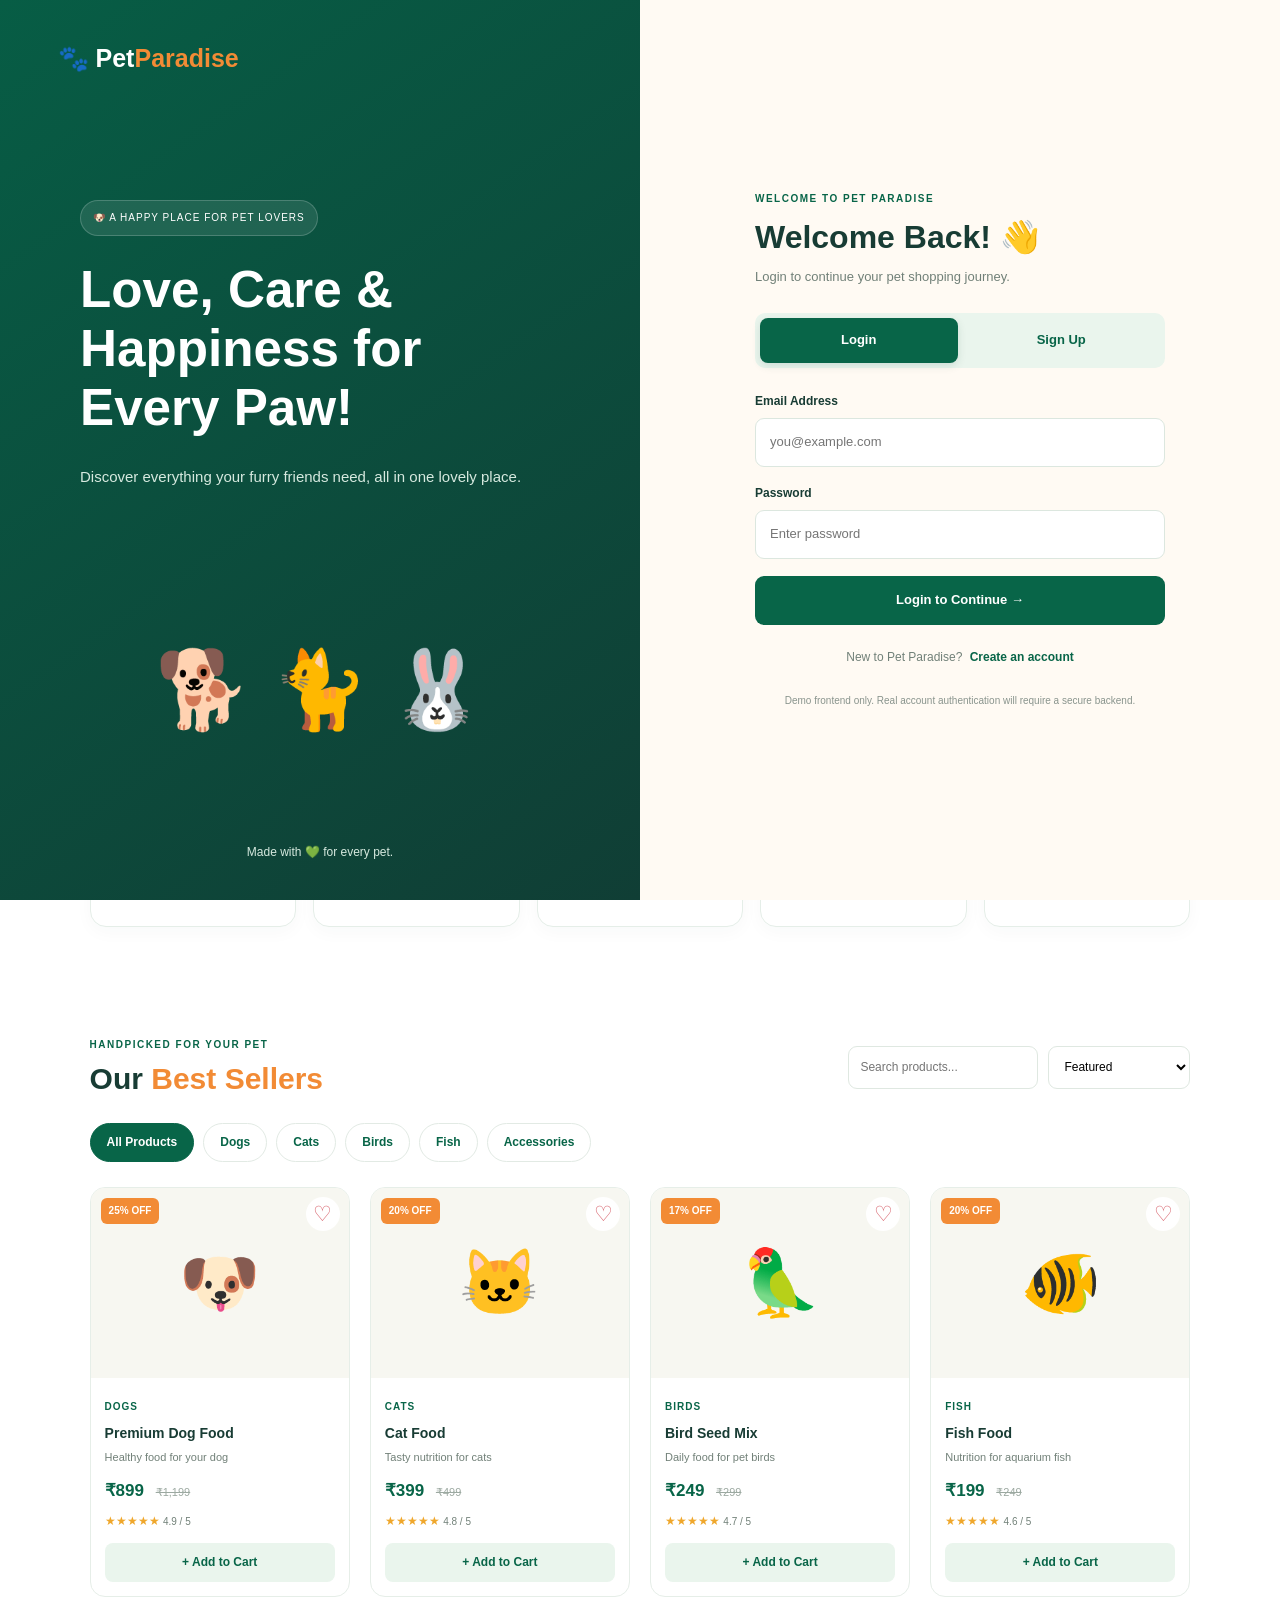
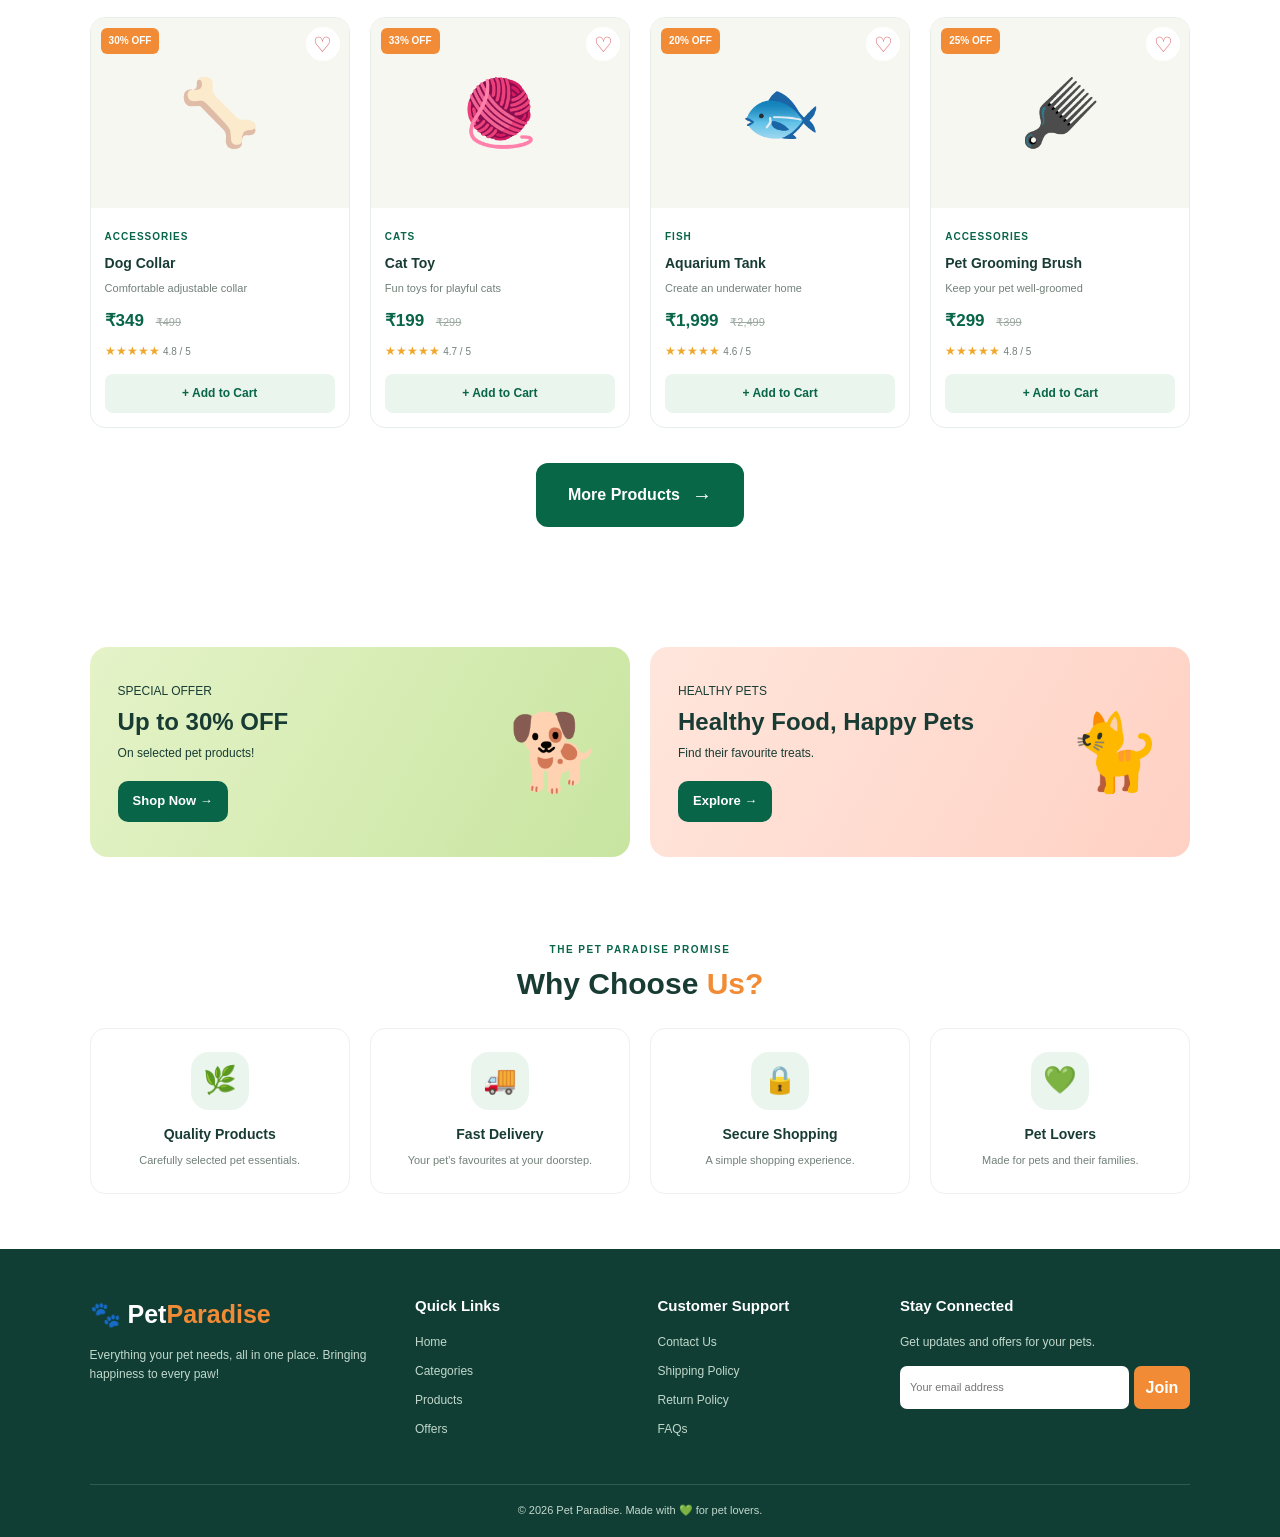
==== commit 7bdfa1c3: "upadte website" ====
--- a/index.html
+++ b/index.html
@@ -127,9 +127,9 @@
             
             <a href="#home">Home</a>
            
-            <a href="#products">Products</a>
+            <a href="product.html">Products</a>
             
-            <a href="#contact">Contact</a>
+            <a href="contact.html">Contact</a>
         </nav>
 
         <div class="header-actions">
@@ -161,7 +161,7 @@
 
             <div class="hero-buttons">
                 <a href="#products" class="btn">Shop Now →</a>
-                <a href="#categories" class="btn btn-outline">
+                <a href="product.html" class="btn btn-outline">
                     Explore Products
                 </a>
             </div>
@@ -275,6 +275,13 @@
             <p>Try another product name or category.</p>
             <button class="btn" id="resetBtn">Show All Products</button>
         </div>
+        
+<div class="more-products-wrapper">
+    <a href="product.html" class="more-products-btn">
+        More Products <span>→</span>
+    </a>
+</div>
+
 
     </section>
 
@@ -288,7 +295,7 @@
                     <p>SPECIAL OFFER</p>
                     <h2>Up to 30% OFF</h2>
                     <p>On selected pet products!</p>
-                    <a href="#products" class="btn">Shop Now →</a>
+                    <a href="product.html" class="btn">Shop Now →</a>
                 </div>
                 <span class="offer-emoji">🐕</span>
             </div>
@@ -298,7 +305,7 @@
                     <p>HEALTHY PETS</p>
                     <h2>Healthy Food, Happy Pets</h2>
                     <p>Find their favourite treats.</p>
-                    <a href="#products" class="btn">Explore →</a>
+                    <a href="product.html" class="btn">Explore →</a>
                 </div>
                 <span class="offer-emoji">🐈</span>
             </div>
--- a/style.css
+++ b/style.css
@@ -2418,3 +2418,113 @@
   display: block !important;
   min-height: 100vh;
 }
+
+.account-dropdown {
+    position: relative;
+    display: inline-block;
+    z-index: 1000;
+}
+
+.account-btn {
+    padding: 12px 16px;
+    border: none;
+    border-radius: 12px;
+    background: #e8f5e9;
+    color: #086747;
+    font-size: 15px;
+    font-weight: 600;
+    cursor: pointer;
+    white-space: nowrap;
+}
+
+.account-btn:hover {
+    background: #086747;
+    color: white;
+}
+
+.account-menu {
+    position: absolute;
+    top: calc(100% + 8px);
+    right: 0;
+    width: 190px;
+    padding: 7px;
+    background: white;
+    border: 1px solid #e5e7eb;
+    border-radius: 12px;
+    box-shadow: 0 10px 30px #0002;
+}
+
+.account-menu[hidden] {
+    display: none !important;
+}
+
+.account-menu button {
+    display: block;
+    width: 100%;
+    padding: 12px;
+    border: none;
+    border-radius: 8px;
+    background: white;
+    color: #164e3b;
+    text-align: left;
+    font-size: 14px;
+    cursor: pointer;
+}
+
+.account-menu button:hover {
+    background: #e8f5e9;
+}
+
+.account-menu .account-logout {
+    margin-top: 5px;
+    border-top: 1px solid #eee;
+    color: #d64545;
+}
+
+/* More Products button */
+.more-products-wrapper {
+    display: flex;
+    justify-content: center;
+    align-items: center;
+    margin: 35px auto 10px;
+    width: 100%;
+}
+
+.more-products-btn {
+    display: inline-flex;
+    align-items: center;
+    justify-content: center;
+    gap: 12px;
+    padding: 14px 30px;
+    background: #086747;
+    color: #ffffff;
+    text-decoration: none;
+    font-size: 16px;
+    font-weight: 600;
+    border-radius: 12px;
+    border: 2px solid #086747;
+    transition: all 0.25s ease;
+}
+
+.more-products-btn span {
+    font-size: 20px;
+    transition: transform 0.25s ease;
+}
+
+.more-products-btn:hover {
+    background: #ffffff;
+    color: #086747;
+    transform: translateY(-2px);
+    box-shadow: 0 8px 20px rgba(8, 103, 71, 0.15);
+}
+
+.more-products-btn:hover span {
+    transform: translateX(5px);
+}
+
+@media (max-width: 600px) {
+    .more-products-btn {
+        width: 90%;
+        padding: 13px 20px;
+    }
+}
